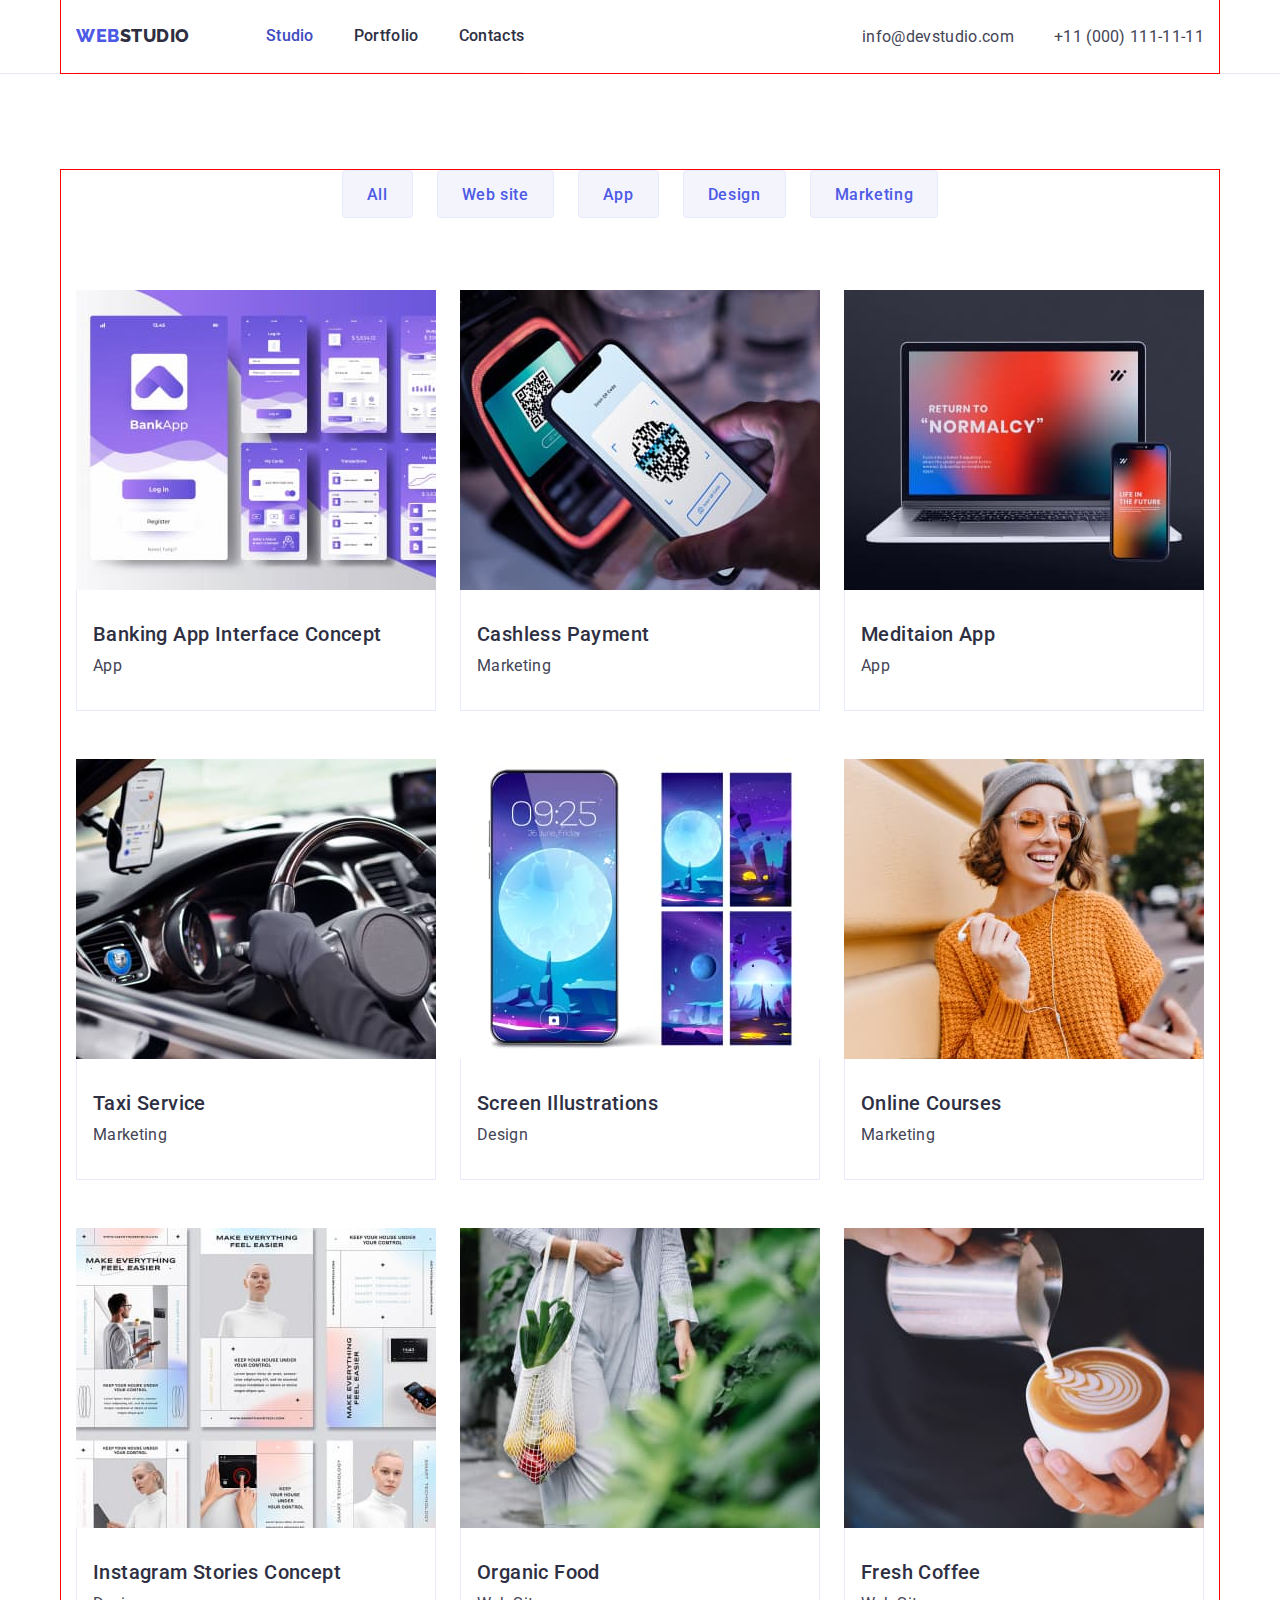
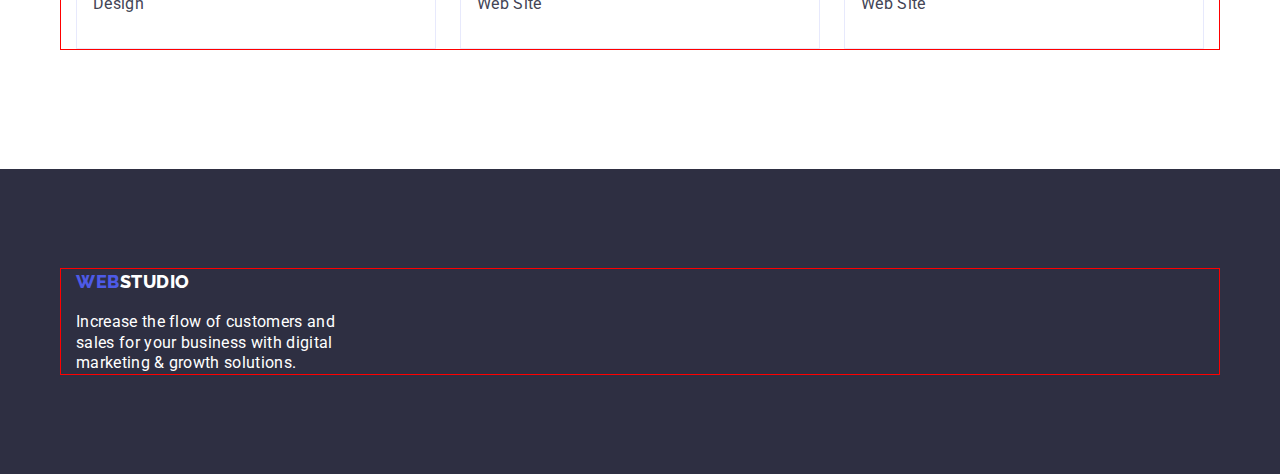
==== portfolio.html @ 41cbbaff "Work before" ====
<!DOCTYPE html>
<html lang="en">

<head>
    <meta charset="UTF-8">
    <meta http-equiv="X-UA-Compatible" content="IE=edge">
    <meta name="viewport" content="width=device-width, initial-scale=1.0">
    <title>Portfolio</title>
    <link rel="preconnect" href="https://fonts.googleapis.com">
    <link rel="preconnect" href="https://fonts.gstatic.com" crossorigin>
    <link
        href="https://fonts.googleapis.com/css2?family=Raleway:wght@800&family=Roboto:wght@400;500;700;900&display=swap"
        rel="stylesheet">
    <link rel="stylesheet" href="https://cdn.jsdelivr.net/npm/modern-normalize@1.1.0/modern-normalize.min.css">
    <link rel="stylesheet" href="css/styles.css">
</head>

<body>
    <!-- HEADER-->
    <header class="header">
        <div class="container header_conr">
            <nav class="header_nav">
                <a href="index.html" class="header_nav_logo">WEB<span>STUDIO</span></a>
                <ul class="header_nav_list">
                    <li class="header_item"><a href="index.html" class="header_link current">Studio</a></li>
                    <li class="header_item"><a href="portfolio.html" class="header_link">Portfolio</a></li>
                    <li class="header_item"><a href="#" class="header_link">Contacts</a></li>
                </ul>
            </nav>
            <address class="header_address">
                <ul class="address">
                    <li class="address_mail">
                        <a class="address_item" href="mailto:info@devstudio.com">info@devstudio.com</a>
                    </li>
                    <li class="address_tel">
                        <a class="address_item" href="tel:+11(000)1111111">+11 (000) 111-11-11</a>
                    </li>
                </ul>
            </address>
        </div>
    </header>
    <!-- /HEADER-->

    <main>
        <!--main-->
        <!-- Секція -->
        <section class="portfolio">
            <div class="container">
                <h1 class="visually_hidden">Portfolio</h1>
                <ul class="main_buttons">
                    <li><button type="button" class="main_buttons_btn">All</button></li>
                    <li><button type="button" class="main_buttons_btn">Web site</button></li>
                    <li><button type="button" class="main_buttons_btn">App</button></li>
                    <li><button type="button" class="main_buttons_btn">Design</button></li>
                    <li><button type="button" class="main_buttons_btn">Marketing</button></li>
                </ul>

                <ul class="section_row_works">
                    <li class="section_row_item">
                        <a href="#">
                            <img src="./static-portfolio/img/BankApp.jpg" alt="Картинка Bank App" width="360"
                                height="300">
                            <div class="section_row_item_text">
                                <h2 class="section_row_header">Banking App Interface Concept</h2>
                                <p class="section_row_text">App</p>
                            </div>
                        </a>
                    </li>
                    <li class="section_row_item">
                        <a href="#">
                            <img src="./static-portfolio/img/QR.jpg" alt="Картинка Bank App" width="360" height="300">
                            <div class="section_row_item_text">
                                <h2 class="section_row_header">Cashless Payment</h2>
                                <p class="section_row_text">Marketing</p>
                            </div>
                        </a>
                    </li>
                    <li class="section_row_item">
                        <a href="#">
                            <img src="./static-portfolio/img/Monitor.jpg" alt="Картинка Bank App" width="360"
                                height="300">
                            <div class="section_row_item_text">
                                <h2 class="section_row_header">Meditaion App</h2>
                                <p class="section_row_text">App</p>
                            </div>
                        </a>
                    </li>

                    <li class="section_row_item">
                        <a href="#">
                            <img src="./static-portfolio/img/taxiservice.jpg" alt="Картинка Bank App" width="360"
                                height="300">
                            <div class="section_row_item_text">
                                <h2 class="section_row_header">Taxi Service</h2>
                                <p class="section_row_text">Marketing</p>
                            </div>
                        </a>
                    </li>
                    <li class="section_row_item">
                        <a href="#">
                            <img src="./static-portfolio/img/screen.jpg" alt="Картинка Bank App" width="360"
                                height="300">
                            <div class="section_row_item_text">
                                <h2 class="section_row_header">Screen Illustrations</h2>
                                <p class="section_row_text">Design</p>
                            </div>
                        </a>
                    </li>
                    <li class="section_row_item">
                        <a href="#">
                            <img src="./static-portfolio/img/online.jpg" alt="Картинка Bank App" width="360"
                                height="300">
                            <div class="section_row_item_text">
                                <h2 class="section_row_header">Online Courses</h2>
                                <p class="section_row_text">Marketing</p>
                            </div>
                        </a>
                    </li>

                    <li class="section_row_item">
                        <a href="#">
                            <img src="./static-portfolio/img/InstaStories.jpg" alt="Картинка Bank App" width="360"
                                height="300">
                            <div class="section_row_item_text">
                                <h2 class="section_row_header">Instagram Stories Concept</h2>
                                <p class="section_row_text">Design</p>
                            </div>
                        </a>
                    </li>
                    <li class="section_row_item">
                        <a href="#">
                            <img src="./static-portfolio/img/OraganicFood.jpg" alt="Картинка Bank App" width="360"
                                height="300">
                            <div class="section_row_item_text">
                                <h2 class="section_row_header">Organic Food</h2>
                                <p class="section_row_text">Web Site</p>
                            </div>
                        </a>
                    </li>
                    <li class="section_row_item">
                        <a href="#">
                            <img src="./static-portfolio/img/Coffee.jpg" alt="Картинка Bank App" width="360"
                                height="300">
                            <div class="section_row_item_text">
                                <h2 class="section_row_header">Fresh Coffee</h2>
                                <p class="section_row_text">Web Site</p>
                            </div>
                        </a>
                    </li>
                </ul>
            </div>
        </section>
        <!-- /Секція -->
    </main>

    <!-- Footer -->
    <footer class="footer">
        <div class="container">
            <a class="footer_logo" href="">WEB<span>STUDIO</span></a>
            <p class="logo_text">
                Increase the flow of customers and sales for your business with
                digital marketing & growth solutions.
            </p>
        </div>
    </footer>
    <!-- /Footer -->
</body>

</html>
---- css/styles.css ----
/* index */

h1,
h2,
h3,
h4,
h5,
h6,
p {
	margin: 0;
}

ul,
ol {
	margin: 0;
	padding: 0;
}

.list {
	list-style: none;
}

img {
	display: block;
}

:root {
	--main-light-color: #ffffff;
	--accent-color: #2196f3;
	--secondary-accent-color: #188ce8;
	--main-font-color: #757575;
	--logo-color: #000000;
	--border-bg-color: #2f303a;
	--section-team-bg-color: #f5f3fa;
	--syniy: #4d5ae5;
	--grey: #2e2f42;
	--grey-syniy: #404bbf;
	--purple: #434455;
	--cloud: #f4f4fd;
	--white: #ffffff;
	--basic-margin: 24px;
}

/*Global styles*/
body {
	color: var(--main-font-color);
	background-color: var(--main-light-color);
	font-family: "Roboto", sans-serif;
	font-weight: 400;
	font-size: 16px;
	line-height: 1.71;
	/*color: #FFFFF; */
}

.container {
	width: 100%;
	max-width: 1158px;
	margin: 0 auto;
	padding: 0 15px;
	/* Fill: Solid #F4F4FD */
	outline: 1px solid red;
}

.section_title {
	font-weight: 700;
	font-size: 36;
	line-height: 1.11;
}

.title {
	font-weight: 700;
	font-size: 14;
	line-height: 1.11;
	color: var(--grey);
}

a {
	text-decoration: none;
	color: currentcolor;
}

ul {
	list-style: none;
}

/* header */

.header {
	border-bottom: 1px solid #E7E9FC;
	
}

.header_conr {
	display: flex;
	align-items: center;
}

.header_nav {
	font-style: normal;
	font-weight: 800;
	font-size: 18px;
	line-height: 1.33;
	letter-spacing: 0.03em;
	display: flex;
	border-bottom: 1px solid var(--cloud);
	align-items: center;
}

.header_nav_logo {
	color: var(--syniy);
	font-family: "Raleway", sans-serif;
	font-size: 18px;
	font-weight: 800;
	line-height: 1.14;
	letter-spacing: 0.03em;
	padding-top: 24px;
	padding-bottom: 24px;
}

.header_nav_logo>span {
	color: var(--grey);
}

.header_item {
	font-weight: 500;
	font-size: 16px;
	line-height: 1.5;
	letter-spacing: 0.02em;
	color: var(--grey);
}

.header_item:not(:last-of-type) {
	margin-right: 40px;
}

.header_nav_list {
	display: flex;
align-items: center;
	margin-left: 76px;
}

.header_link {
	font-weight: 500;
	font-size: 16px;
	line-height: 1.5;
	letter-spacing: 0.02em;
	color: var(--grey);
	padding-top: 24px;
	padding-bottom: 24px;
	display: block;
}

.header_link:hover,
.header_link:focus,
.current {
	color: var(--grey-syniy);
}

.header_address {
	margin-left: auto;
}

.address_item {
	font-style: normal;
	font-weight: 400;
	font-size: 16px;
	line-height: 1.5;
	letter-spacing: 0.02em;
	color: var(--purple);
	padding-top: 24px;
	padding-bottom: 24px;
	display: block;
}

.address_item:hover,
.address_item:focus {
	color: var(--grey-syniy);
}

.address {
	display: flex;
	}

.address_mail {
	margin-right: 40px;
}

.address_tel {
	
}

/*Hero image*/
.hero {
	background: var(--grey);
	padding: 188px;
	text-align: center;
}


.hero_header {
	font-size: 56px;
	line-height: 1.07;
	text-align: center;
	letter-spacing: 0.02em;
	color: var(--main-light-color);
	
	width: 496px;
	margin: auto;
margin-bottom: 48px;
	
}

.hero_btn {
	cursor: pointer;
	font-family: inherit;
	font-weight: 500;
	font-size: 16px;
	line-height: 24px;
	letter-spacing: 0.04em;
	border-radius: 4px;
	border: none;
	padding: 16px 32px;
	color: var(--main-light-color);
	background: var(--syniy);
	align-items: center;
}

.hero_btn:hover,
.hero_btn:focus {
	background: var(--grey-syniy);
}

/*Advantages*/
.advan {
	padding-top: 120px;
	padding-bottom: 120px;
}

.advan_list {
	display: flex;
}

.advan_item {
	width: 264px;
}

.advan_item:not(:last-of-type) {
	margin-right: 24px;
}

.advan-header {
	font-weight: 500;
	font-size: 20px;
	line-height: 1.2;
	letter-spacing: 0.02em;
	color: var(--grey);
	padding-bottom: 8px;
}

.advan-text {
	font-size: 16px;
	line-height: 1.5;
	letter-spacing: 0.02em;
	color: var(--purple);
}

/*Examples*/
.examp {
	padding-bottom: 120px;
}

.examp_header {
	font-size: 36px;
	line-height: 1.11;
	text-align: center;
	letter-spacing: 0.02em;
	text-transform: capitalize;
	color: var(--grey);
	margin-bottom: 72px;
}

.examp_list {
	display: flex;
}

.examp_item {
	width: 360px;
}
.examp_item:not(:last-of-type) {
	margin-right: 24px;
}

/*Team*/
.team {
	background: var(--cloud);
	padding-top: 120px;
	padding-bottom: 120px;
}

.team_header {
	font-size: 36px;
	line-height: 1.11;
	text-align: center;
	letter-spacing: 0.02em;
	color: var(--grey);

}

.team_persons {
	display: flex;
	margin-top: 79px;
}

.team_list {
	background-color: var(--main-light-color);
	text-align: center;
	border-radius: 0px 0px 4px 4px;
	width: 264px;
}

.team_list:not(:last-child) {
	margin-right: 24px;
}

.team_list_name {
	padding: 32px 16px;
}

.team_header_person {
	font-weight: 500;
	font-size: 20px;
	line-height: 1.2;
	letter-spacing: 0.02em;
	color: var(--grey);
	margin-bottom: 8px;
}

.team_text {
	font-size: 16px;
	line-height: 1.5;
	letter-spacing: 0.02em;
	color: var(--purple);
}

/* Footer */


.footer_logo {
	color: var(--syniy);
	font-family: "Raleway", sans-serif;
	font-weight: 800;
	font-size: 18px;
	line-height: 1.14;
	letter-spacing: 0.03em;
}

.footer_logo>span {
	color: var(--main-light-color);
}

.logo_text {
	color: var(--main-light-color);
	font-family: inherit;
	line-height: 1.28;
	letter-spacing: 0.02em;
	width: 264px;
	margin-top: 16px;
}

/* portfolio */

/* header */


/* main */
/*Секція*/

.portfolio {
	padding-top: 96px;
	padding-bottom: 120px;
}
.visually_hidden {
	position: absolute;
	top: -150%;
	z-index: -100;
	width: 0;
	height: 0;
	opacity: 0;
	visibility: hidden;
	user-select: none;
	pointer-events: none;
	cursor: none;
	margin: 0;
	padding: 0;
	overflow: hidden;
	border: none;
	outline: none;
	white-space: nowrap;
}

.main_buttons {
	display: flex;
	justify-content: center;
	gap: 24px;
	margin-bottom: 72px;
}

.main_buttons_btn {
	cursor: pointer;
	background-color: var(--cloud);
	font-weight: 500;
	font-size: 16px;
	line-height: 1.5;
	letter-spacing: 0.04em;
	font-family: inherit;
	border-radius: 4px;
	border: none;
	height: 48px;
	padding: 12px 24px 12px 24px;
	color: var(--syniy);
	border: 1px solid #E7E9FC;
	border-radius: 4px;
}

.main_buttons_btn:hover,
.main_buttons_btn:focus {
	background: var(--grey-syniy);
	color: var(--main-light-color);
	border-color: transparent;
}

.section_row_works {
	display: flex;
	flex-wrap: wrap;
	/* Set gap between rows and columns */
	gap: 48px 24px;
	padding: 0;
}

.section_row_item {
	/*  Set the width of the elements  */
	flex-basis: calc((100% - 48px) / 3);
	}

.img {
	display: block;
	max-width: 100%;
	height: auto;
}

.section_row_item:nth-last-child(-n+3) {
	margin-bottom: 0;
}

.section_row_item_text {
	border: 1px solid #E7E9FC;
	border-top: none;
	padding: 32px 16px;
}

.section_row_header {
	font-family: inherit;
	font-weight: 500;
	font-size: 20px;
	line-height: 1.2;
	letter-spacing: 0.02em;
	color: var(--grey);
	margin-bottom: 8px;
}

.section_row_text {
	font-family: inherit;
	font-size: 16px;
	line-height: 1.5;
	letter-spacing: 0.02em;
	color: var(--purple);
}


/* Site nav */
footer {
	background-color: var(--grey);
	padding: 100px 0;
}


/* Footer */
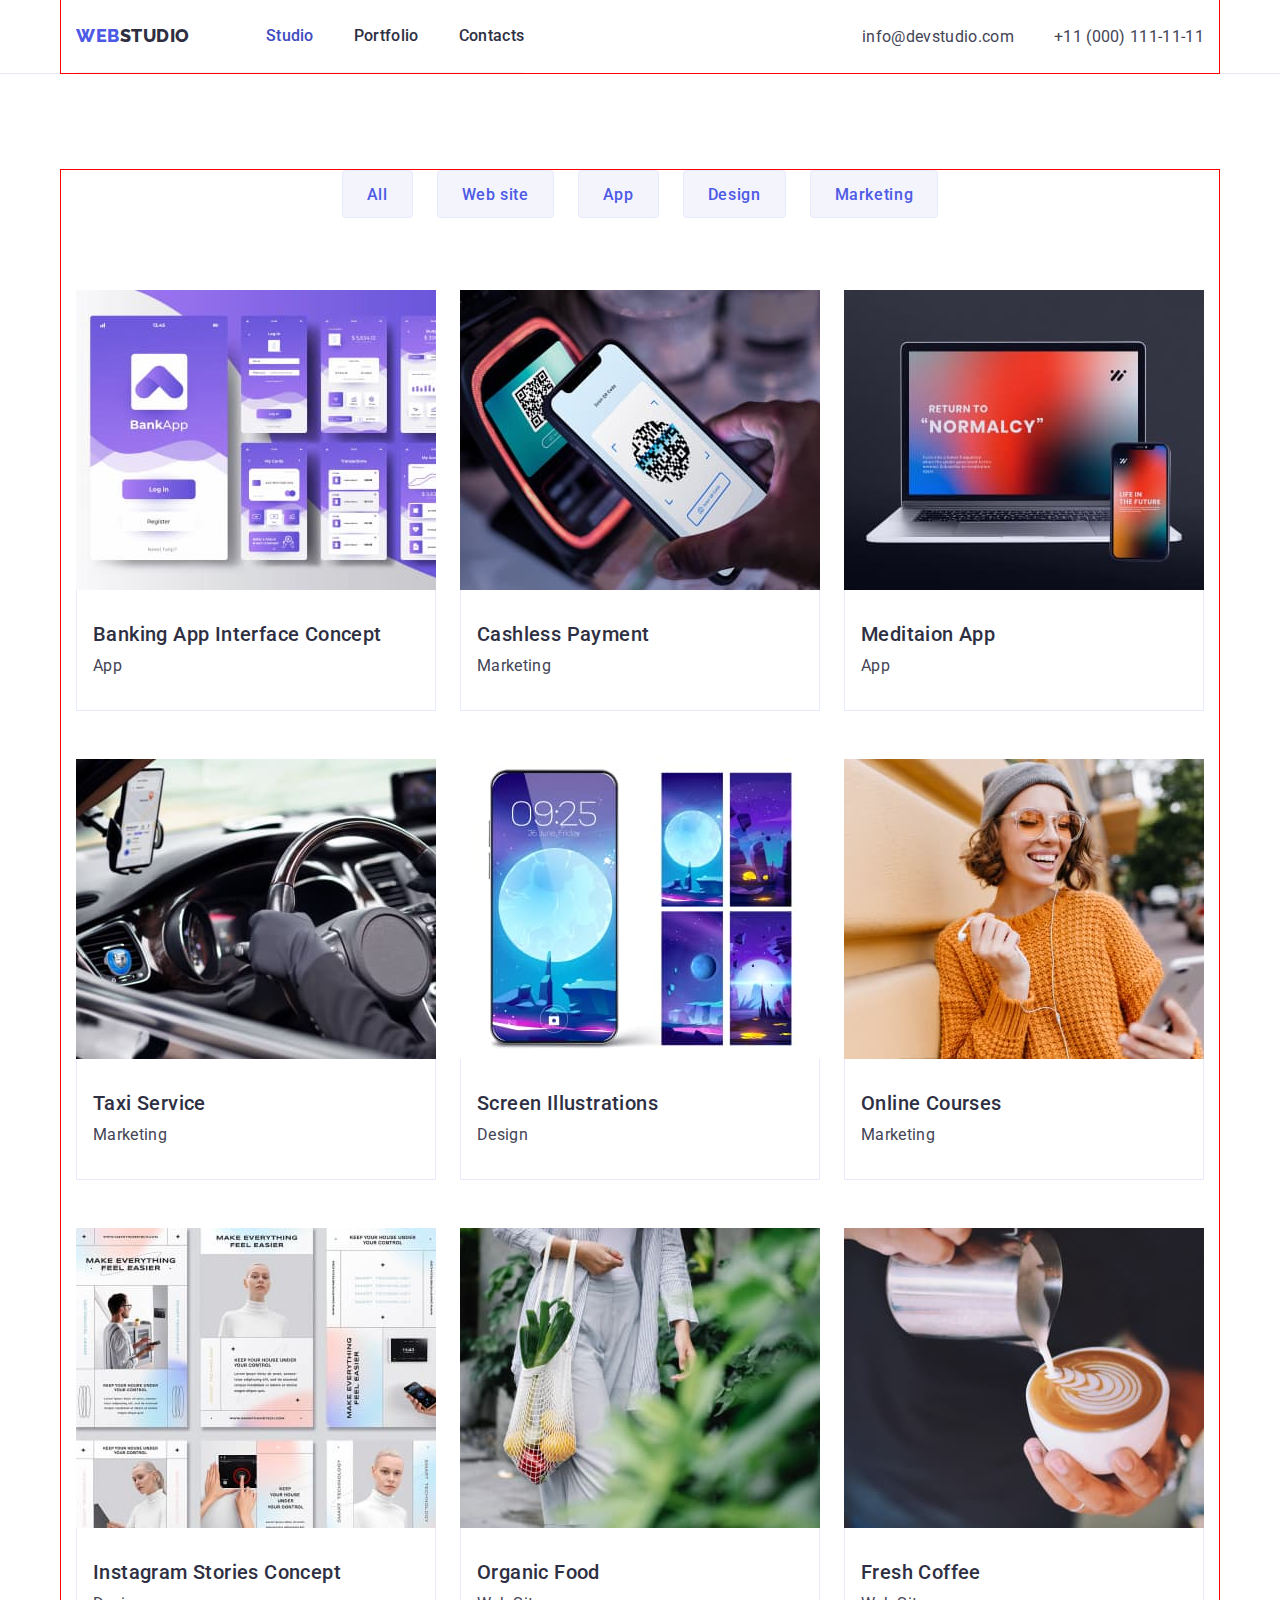
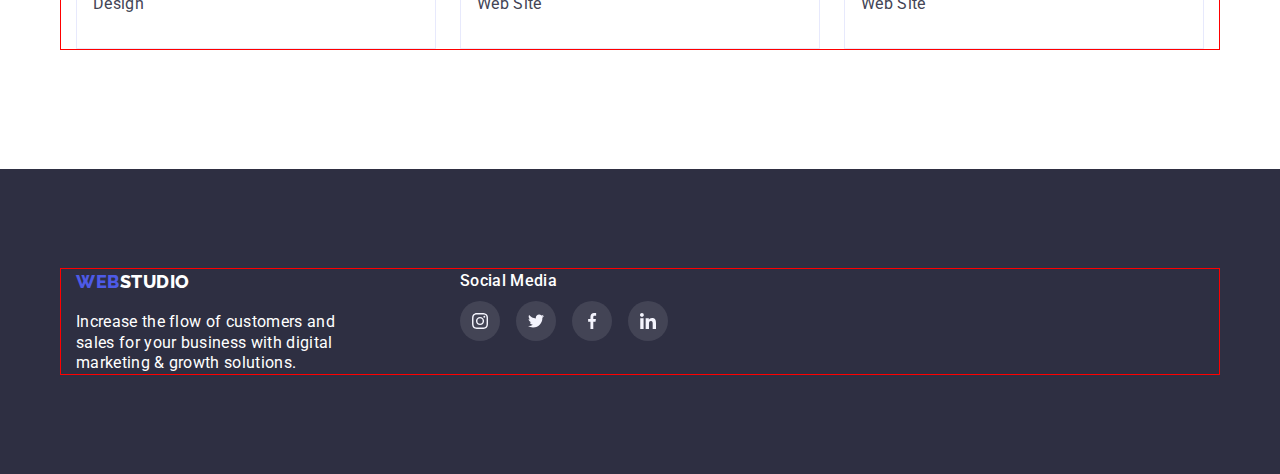
==== commit 5ef73ea5: "updated" ====
--- a/portfolio.html
+++ b/portfolio.html
@@ -154,16 +154,57 @@
     </main>
 
     <!-- Footer -->
-    <footer class="footer">
-        <div class="container">
-            <a class="footer_logo" href="">WEB<span>STUDIO</span></a>
-            <p class="logo_text">
-                Increase the flow of customers and sales for your business with
-                digital marketing & growth solutions.
-            </p>
+    <footer>
+        <div class="containter_foot">
+            <div class="container footer">
+                <div class="footer_left">
+                    <a class="footer_logo" href="">WEB<span>STUDIO</span></a>
+                    <p class="logo_text">
+                        Increase the flow of customers and sales for your business with
+                        digital marketing & growth solutions.
+                    </p>
+                </div>
+                <div class="footer_right">
+                    <h3 class="footer_media">Social Media</h3>
+                    <ul class="footer_social_list">
+                        <li class="footer_socil_item">
+                            <a class="footer_link_back" href="">
+                                <svg class="footer_link_sign" width="16" height="16">
+                                    <use href="./images/symbol-defs_1.svg#instagram">
+                                    </use>
+                                </svg>
+                            </a>
+                        </li>
+                        <li class="footer_socil_item">
+                            <a class="footer_link_back" href="">
+                                <svg class="footer_link_sign" width="16" height="16">
+                                    <use href="./images/symbol-defs_1.svg#twitter">
+                                    </use>
+                                </svg>
+                            </a>
+                        </li>
+                        <li class="footer_socil_item">
+                            <a class="footer_link_back" href="">
+                                <svg class="footer_link_sign" width="16" height="16">
+                                    <use href="./images/symbol-defs_1.svg#facebook">
+                                    </use>
+                                </svg>
+                            </a>
+                        </li>
+                        <li class="footer_socil_item">
+                            <a class="footer_link_back" href="">
+                                <svg class="footer_link_sign" width="16" height="16">
+                                    <use href="./images/symbol-defs_1.svg#linkedin">
+                                    </use>
+                                </svg>
+                            </a>
+                        </li>
+                    </ul>
+                </div>
+            </div>
         </div>
     </footer>
-    <!-- /Footer -->
+    <!-- /Footer-->
 </body>
 
 </html>--- a/css/styles.css
+++ b/css/styles.css
@@ -39,7 +39,13 @@
 	--cloud: #f4f4fd;
 	--white: #ffffff;
 	--basic-margin: 24px;
-}
+	--light-slate: 8E8F99;
+}
+
+
+
+
+
 
 /*Global styles*/
 body {
@@ -61,11 +67,7 @@
 	outline: 1px solid red;
 }
 
-.section_title {
-	font-weight: 700;
-	font-size: 36;
-	line-height: 1.11;
-}
+/*---------------------------------------------------------*/
 
 .title {
 	font-weight: 700;
@@ -87,7 +89,7 @@
 
 .header {
 	border-bottom: 1px solid #E7E9FC;
-	
+
 }
 
 .header_conr {
@@ -135,7 +137,7 @@
 
 .header_nav_list {
 	display: flex;
-align-items: center;
+	align-items: center;
 	margin-left: 76px;
 }
 
@@ -179,21 +181,25 @@
 
 .address {
 	display: flex;
-	}
+}
 
 .address_mail {
 	margin-right: 40px;
 }
 
-.address_tel {
-	
-}
+.address_tel {}
 
 /*Hero image*/
 .hero {
 	background: var(--grey);
 	padding: 188px;
 	text-align: center;
+	background-image: linear-gradient(rgba(46, 47, 66, 0.7),
+			rgba(46, 47, 66, 0.7)),
+		url("../images/people-office.png");
+	background-size: cover;
+	background-repeat: no-repeat;
+	background-position: center center;
 }
 
 
@@ -203,11 +209,10 @@
 	text-align: center;
 	letter-spacing: 0.02em;
 	color: var(--main-light-color);
-	
 	width: 496px;
 	margin: auto;
-margin-bottom: 48px;
-	
+	margin-bottom: 48px;
+
 }
 
 .hero_btn {
@@ -242,6 +247,7 @@
 
 .advan_item {
 	width: 264px;
+
 }
 
 .advan_item:not(:last-of-type) {
@@ -263,6 +269,28 @@
 	letter-spacing: 0.02em;
 	color: var(--purple);
 }
+
+
+/*---------------------Perevagy-ДЗ-4------------------*/
+.advan_item_perevagy {
+	display: flex;
+	background-color: var(--cloud);
+	width: 264px;
+	height: 112px;
+}
+
+.advan_icon {
+	width: 64px;
+	height: 64px;
+	margin: auto;
+}
+
+/*---------------------Perevagy-ДЗ-4-----------------*/
+
+
+
+
+
 
 /*Examples*/
 .examp {
@@ -286,6 +314,7 @@
 .examp_item {
 	width: 360px;
 }
+
 .examp_item:not(:last-of-type) {
 	margin-right: 24px;
 }
@@ -342,7 +371,113 @@
 	color: var(--purple);
 }
 
-/* Footer */
+/*-----------------Section Team Link ДЗ-4-----------------------------*/
+.team_socials {
+	display: flex;
+	justify-content: center;
+	gap: 24px;
+	margin-bottom: 32px;
+}
+
+.team_social {
+	width: 40px;
+	height: 40px;
+}
+
+.team_link {
+	display: flex;
+	justify-content: center;
+	align-items: center;
+	width: 40px;
+	height: 40px;
+	border-radius: 50%;
+	background-color: var(--syniy);
+}
+
+.icon_team_social {
+	width: 16px;
+	height: 16px;
+	
+}
+
+/*-----------------/Section Team Link ДЗ-4-----------------------------*/
+
+
+
+
+
+
+/*-------------Section Customers--ДЗ-4------------------------*/
+
+.social_media_item {
+	align-items: center;
+}
+
+.clients_title {
+	font-weight: 700;
+	line-height: 1.11;
+	text-align: center;
+	letter-spacing: 0.02em;
+	text-transform: capitalize;
+	color: var(--grey);
+	box-sizing: border-box;
+	margin-bottom: 72px;
+}
+
+.clients_list {
+	display: flex;
+	justify-content: center;
+	gap: 24px;
+	padding-bottom: 120px;
+}
+
+.clients_item {
+	width: 168px;
+	height: 88px;
+	border-radius: 4px;
+}
+
+.clients_link {
+	display: flex;
+	align-items: center;
+	justify-content: center;
+	width: 100%;
+	height: 100%;
+	border: 1px solid #8E8F99;
+}
+
+
+.clients_link:hover, 
+.clients_link:focus {
+	color: var(--grey-syniy);
+	border: 1px solid var(--grey-syniy);
+	border-radius: 4px;
+}
+
+/*
+.clients_link:hover .clients_icon,
+.clients_link:focus .clients_icon {
+	fill: var(--grey-syniy);
+}*/
+
+.clients_icon {
+	fill: currentColor;
+}
+
+
+
+
+/*.clients_link:is(:hover, :focus) {
+	border: 1px solid var(--grey-syniy);
+	border-radius: 4px;
+}*/
+
+/*
+a { color: grey; border: 1px solid grey;}
+     a:hover, a:focus { color: violet; border: 1px solid violet;}
+     icon {fill: currentColor; }*/
+
+/*---------------------------Footer--------------------- */
 
 
 .footer_logo {
@@ -367,6 +502,63 @@
 	margin-top: 16px;
 }
 
+/*--------------------------Footer_right-ДЗ-4------------------------*/
+
+.containter_foot {
+	display: flex;
+
+}
+
+.footer_media {
+	font-weight: 500;
+	font-size: 16px;
+	line-height: 1.5;
+	letter-spacing: 0.02em;
+	color: #FFFFFF;
+	height: 16px;
+	margin-bottom: 16px;
+}
+
+.footer_right {
+	width: 208px;
+	height: 80px;
+	padding-left: 120px;
+}
+
+.footer_social_list {
+	display: flex;
+	justify-content: center;
+	gap: 16px;
+	justify-content: left;
+}
+
+.footer_socil_item {
+	width: 40px;
+	height: 40px;
+}
+
+.footer_link_back {
+	display: flex;
+	justify-content: center;
+	align-items: center;
+	width: 100%;
+	height: 100%;
+	border-radius: 50%;
+	background-color: #434455;
+}
+
+.footer_link_back:hover {
+	background-color: #31D0AA;
+}
+
+.footer_link_sign {
+	width: 16px;
+	height: 16px;
+}
+
+/*--------------------------/Footer_right-ДЗ-4------------------------*/
+
+
 /* portfolio */
 
 /* header */
@@ -379,6 +571,7 @@
 	padding-top: 96px;
 	padding-bottom: 120px;
 }
+
 .visually_hidden {
 	position: absolute;
 	top: -150%;
@@ -440,7 +633,7 @@
 .section_row_item {
 	/*  Set the width of the elements  */
 	flex-basis: calc((100% - 48px) / 3);
-	}
+}
 
 .img {
 	display: block;
@@ -483,5 +676,15 @@
 	padding: 100px 0;
 }
 
+.footer {
+	display: flex;
+}
+
+.footer_right {
+	flex: 2;
+}
+
+
+
 
 /* Footer */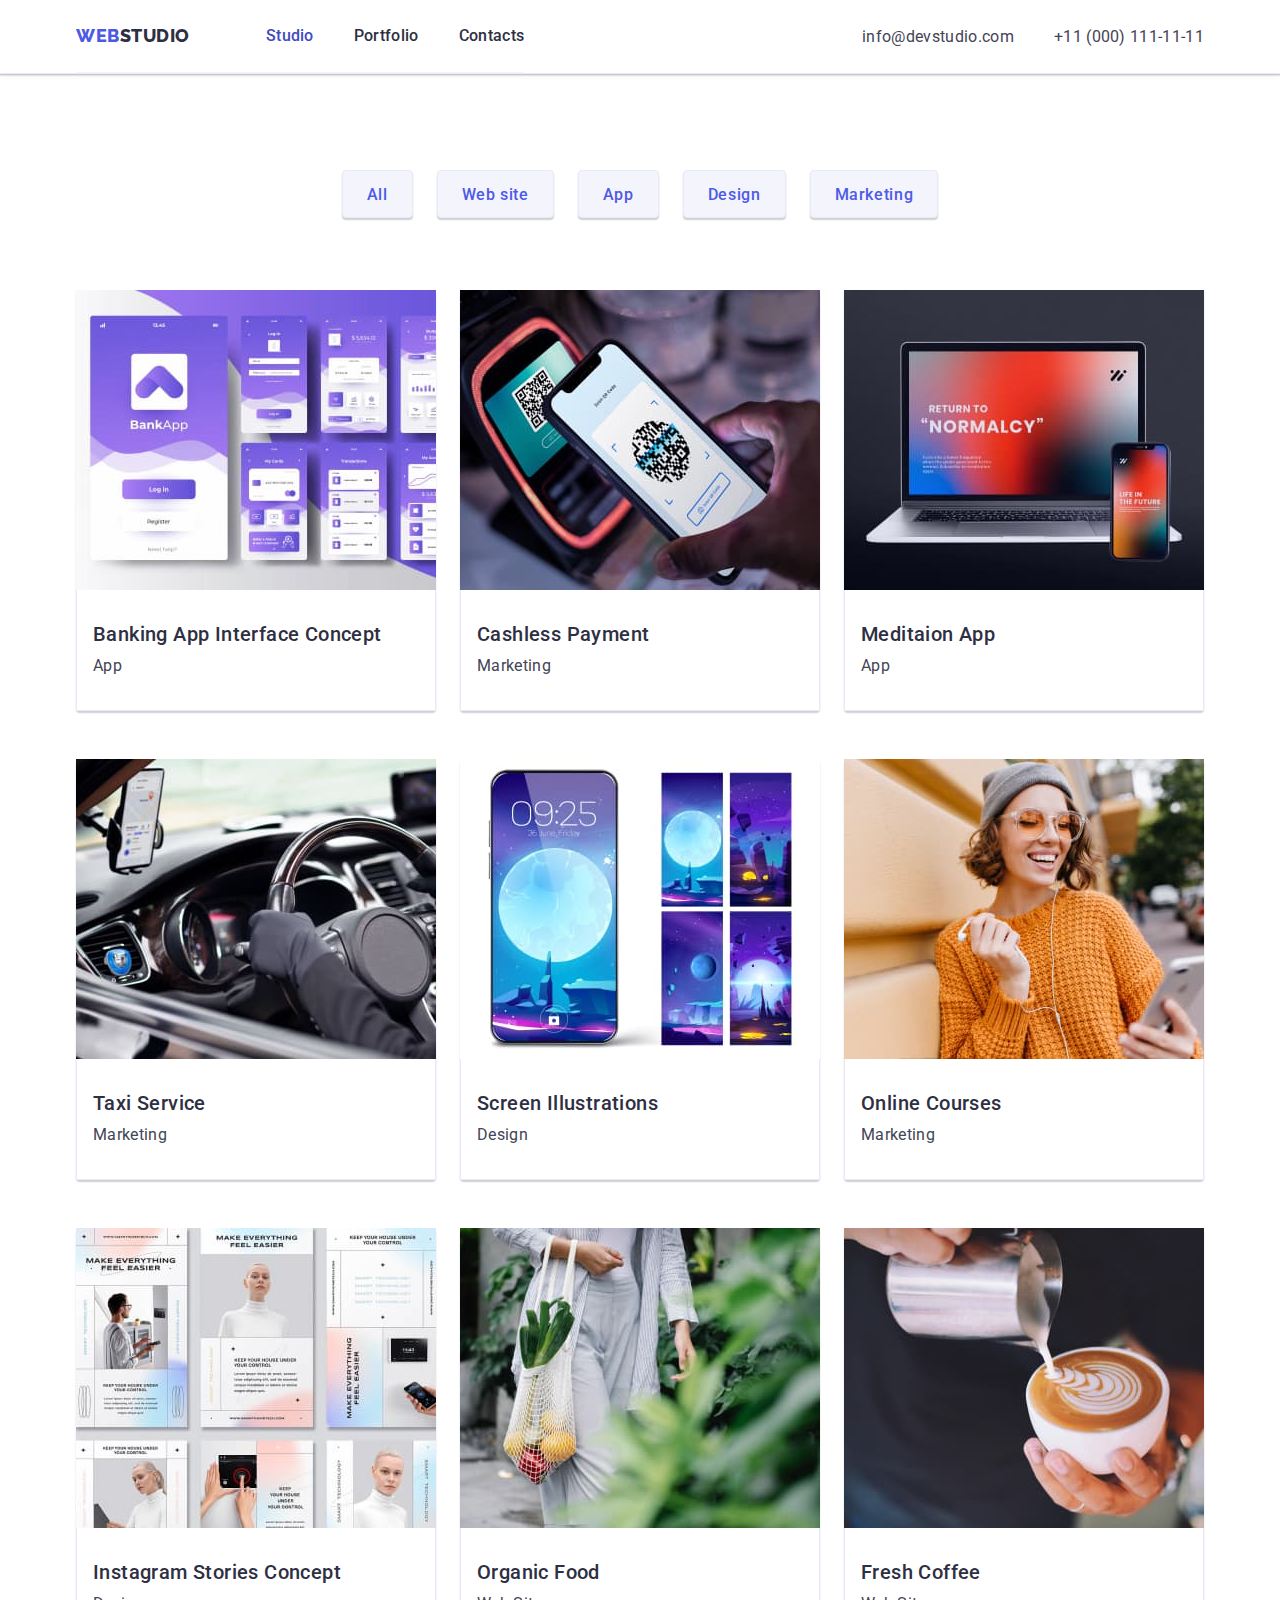
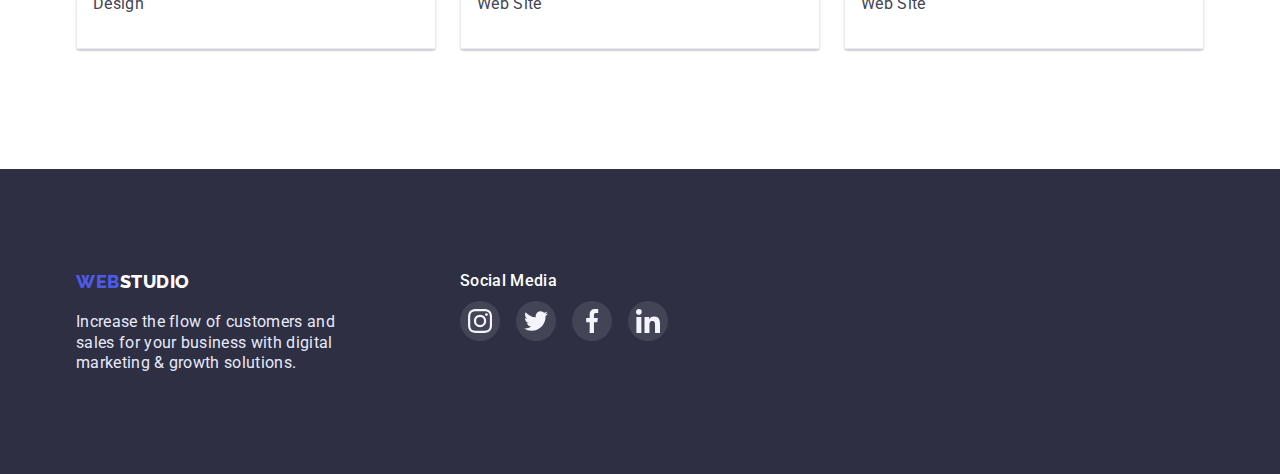
==== commit f7189a95: "made corrections" ====
--- a/portfolio.html
+++ b/portfolio.html
@@ -57,7 +57,7 @@
 
                 <ul class="section_row_works">
                     <li class="section_row_item">
-                        <a href="#">
+                        <a class="row_item" href="#">
                             <img src="./static-portfolio/img/BankApp.jpg" alt="Картинка Bank App" width="360"
                                 height="300">
                             <div class="section_row_item_text">
@@ -65,9 +65,10 @@
                                 <p class="section_row_text">App</p>
                             </div>
                         </a>
-                    </li>
-                    <li class="section_row_item">
-                        <a href="#">
+
+                    </li>
+                    <li class="section_row_item">
+                        <a class="row_item" href="#">
                             <img src="./static-portfolio/img/QR.jpg" alt="Картинка Bank App" width="360" height="300">
                             <div class="section_row_item_text">
                                 <h2 class="section_row_header">Cashless Payment</h2>
@@ -76,7 +77,7 @@
                         </a>
                     </li>
                     <li class="section_row_item">
-                        <a href="#">
+                        <a class="row_item" href="#">
                             <img src="./static-portfolio/img/Monitor.jpg" alt="Картинка Bank App" width="360"
                                 height="300">
                             <div class="section_row_item_text">
@@ -87,7 +88,7 @@
                     </li>
 
                     <li class="section_row_item">
-                        <a href="#">
+                        <a class="row_item" href="#">
                             <img src="./static-portfolio/img/taxiservice.jpg" alt="Картинка Bank App" width="360"
                                 height="300">
                             <div class="section_row_item_text">
@@ -97,7 +98,7 @@
                         </a>
                     </li>
                     <li class="section_row_item">
-                        <a href="#">
+                        <a class="row_item" href="#">
                             <img src="./static-portfolio/img/screen.jpg" alt="Картинка Bank App" width="360"
                                 height="300">
                             <div class="section_row_item_text">
@@ -107,7 +108,7 @@
                         </a>
                     </li>
                     <li class="section_row_item">
-                        <a href="#">
+                        <a class="row_item" href="#">
                             <img src="./static-portfolio/img/online.jpg" alt="Картинка Bank App" width="360"
                                 height="300">
                             <div class="section_row_item_text">
@@ -118,7 +119,7 @@
                     </li>
 
                     <li class="section_row_item">
-                        <a href="#">
+                        <a class="row_item" href="#">
                             <img src="./static-portfolio/img/InstaStories.jpg" alt="Картинка Bank App" width="360"
                                 height="300">
                             <div class="section_row_item_text">
@@ -128,7 +129,7 @@
                         </a>
                     </li>
                     <li class="section_row_item">
-                        <a href="#">
+                        <a class="row_item" href="#">
                             <img src="./static-portfolio/img/OraganicFood.jpg" alt="Картинка Bank App" width="360"
                                 height="300">
                             <div class="section_row_item_text">
@@ -138,7 +139,7 @@
                         </a>
                     </li>
                     <li class="section_row_item">
-                        <a href="#">
+                        <a class="row_item" href="#">
                             <img src="./static-portfolio/img/Coffee.jpg" alt="Картинка Bank App" width="360"
                                 height="300">
                             <div class="section_row_item_text">
--- a/css/styles.css
+++ b/css/styles.css
@@ -39,7 +39,8 @@
 	--cloud: #f4f4fd;
 	--white: #ffffff;
 	--basic-margin: 24px;
-	--light-slate: 8E8F99;
+	--light-slate: #8E8F99;
+	--cornflower: #E7E9FC;
 }
 
 
@@ -64,7 +65,7 @@
 	margin: 0 auto;
 	padding: 0 15px;
 	/* Fill: Solid #F4F4FD */
-	outline: 1px solid red;
+
 }
 
 /*---------------------------------------------------------*/
@@ -89,6 +90,12 @@
 
 .header {
 	border-bottom: 1px solid #E7E9FC;
+}
+
+.header {
+	background: #FFFFFF;
+	border-bottom: 1px solid #E7E9FC;
+	box-shadow: 0px 2px 1px rgba(46, 47, 66, 0.08), 0px 1px 1px rgba(46, 47, 66, 0.16), 0px 1px 6px rgba(46, 47, 66, 0.08);
 
 }
 
@@ -192,14 +199,18 @@
 /*Hero image*/
 .hero {
 	background: var(--grey);
-	padding: 188px;
+	padding: 188px 0;
+	max-width: 1440px;
+	margin-left: auto;
+	margin-right: auto;
 	text-align: center;
 	background-image: linear-gradient(rgba(46, 47, 66, 0.7),
 			rgba(46, 47, 66, 0.7)),
-		url("../images/people-office.png");
+		url("../images/people-office\ 1.jpg");
 	background-size: cover;
 	background-repeat: no-repeat;
-	background-position: center center;
+	background-position: center;
+	background-size: cover;
 }
 
 
@@ -228,12 +239,16 @@
 	color: var(--main-light-color);
 	background: var(--syniy);
 	align-items: center;
+	box-shadow: 0px 4px 4px rgba(0, 0, 0, 0.15);
+	border-radius: 4px;
 }
 
 .hero_btn:hover,
 .hero_btn:focus {
 	background: var(--grey-syniy);
 }
+
+
 
 /*Advantages*/
 .advan {
@@ -260,7 +275,7 @@
 	line-height: 1.2;
 	letter-spacing: 0.02em;
 	color: var(--grey);
-	padding-bottom: 8px;
+	margin-bottom: 8px;
 }
 
 .advan-text {
@@ -277,12 +292,16 @@
 	background-color: var(--cloud);
 	width: 264px;
 	height: 112px;
+	margin-bottom: 8px;
+	border-radius: 4px;
+	align-items: center;
+	justify-content: center;
 }
 
 .advan_icon {
 	width: 64px;
 	height: 64px;
-	margin: auto;
+
 }
 
 /*---------------------Perevagy-ДЗ-4-----------------*/
@@ -369,6 +388,7 @@
 	line-height: 1.5;
 	letter-spacing: 0.02em;
 	color: var(--purple);
+	margin-bottom: 8px;
 }
 
 /*-----------------Section Team Link ДЗ-4-----------------------------*/
@@ -376,7 +396,6 @@
 	display: flex;
 	justify-content: center;
 	gap: 24px;
-	margin-bottom: 32px;
 }
 
 .team_social {
@@ -388,16 +407,28 @@
 	display: flex;
 	justify-content: center;
 	align-items: center;
-	width: 40px;
-	height: 40px;
+	width: 100%;
+	height: 100%;
 	border-radius: 50%;
 	background-color: var(--syniy);
+}
+
+.team_list {
+	background-color: var(--main-light-color);
+	box-shadow: 0px 1px 6px rgba(46, 47, 66, 0.08), 0px 1px 1px rgba(46, 47, 66, 0.16), 0px 2px 1px rgba(46, 47, 66, 0.08);
+	border-radius: 0 0 4px 4px;
 }
 
 .icon_team_social {
 	width: 16px;
 	height: 16px;
-	
+}
+
+.team_link:hover,
+.team_link:focus {
+	background-color: var(--grey-syniy);
+	box-shadow: 0px 4px 4px rgba(0, 0, 0, 0.15);
+	border-radius: 50%;
 }
 
 /*-----------------/Section Team Link ДЗ-4-----------------------------*/
@@ -409,49 +440,59 @@
 
 /*-------------Section Customers--ДЗ-4------------------------*/
 
+.sections_customers {
+	padding-top: 130px;
+	padding-bottom: 103px;
+}
+
 .social_media_item {
 	align-items: center;
 }
 
 .clients_title {
+	margin-top: 0;
+	margin-bottom: 72px;
 	font-weight: 700;
+	font-size: 36px;
 	line-height: 1.11;
 	text-align: center;
 	letter-spacing: 0.02em;
-	text-transform: capitalize;
-	color: var(--grey);
-	box-sizing: border-box;
-	margin-bottom: 72px;
+	color: var(--grey);
 }
 
 .clients_list {
 	display: flex;
 	justify-content: center;
 	gap: 24px;
-	padding-bottom: 120px;
 }
 
 .clients_item {
 	width: 168px;
 	height: 88px;
-	border-radius: 4px;
+
 }
 
 .clients_link {
 	display: flex;
 	align-items: center;
 	justify-content: center;
+	border-radius: 4px;
 	width: 100%;
 	height: 100%;
-	border: 1px solid #8E8F99;
-}
-
-
-.clients_link:hover, 
+	border: 1px solid var(--light-slate);
+	fill: var(--light-slate);
+}
+
+.clients_link:hover,
 .clients_link:focus {
 	color: var(--grey-syniy);
-	border: 1px solid var(--grey-syniy);
-	border-radius: 4px;
+	fill: var(--grey-syniy);
+	border-color: var(--grey-syniy);
+
+}
+
+.clients_icon {
+	fill: currentColor;
 }
 
 /*
@@ -460,22 +501,11 @@
 	fill: var(--grey-syniy);
 }*/
 
-.clients_icon {
-	fill: currentColor;
-}
-
-
-
-
 /*.clients_link:is(:hover, :focus) {
 	border: 1px solid var(--grey-syniy);
 	border-radius: 4px;
 }*/
 
-/*
-a { color: grey; border: 1px solid grey;}
-     a:hover, a:focus { color: violet; border: 1px solid violet;}
-     icon {fill: currentColor; }*/
 
 /*---------------------------Footer--------------------- */
 
@@ -494,7 +524,7 @@
 }
 
 .logo_text {
-	color: var(--main-light-color);
+	color: var(--cornflower);
 	font-family: inherit;
 	line-height: 1.28;
 	letter-spacing: 0.02em;
@@ -520,9 +550,7 @@
 }
 
 .footer_right {
-	width: 208px;
-	height: 80px;
-	padding-left: 120px;
+	margin-left: 120px;
 }
 
 .footer_social_list {
@@ -552,8 +580,8 @@
 }
 
 .footer_link_sign {
-	width: 16px;
-	height: 16px;
+	width: 24px;
+	height: 24px;
 }
 
 /*--------------------------/Footer_right-ДЗ-4------------------------*/
@@ -596,6 +624,7 @@
 	justify-content: center;
 	gap: 24px;
 	margin-bottom: 72px;
+
 }
 
 .main_buttons_btn {
@@ -615,6 +644,11 @@
 	border-radius: 4px;
 }
 
+.main_buttons_btn {
+	box-shadow: 0px 2px 1px rgba(0, 0, 0, 0.08), 0px 2px 2px rgba(0, 0, 0, 0.12);
+	border-radius: 4px;
+}
+
 .main_buttons_btn:hover,
 .main_buttons_btn:focus {
 	background: var(--grey-syniy);
@@ -633,6 +667,13 @@
 .section_row_item {
 	/*  Set the width of the elements  */
 	flex-basis: calc((100% - 48px) / 3);
+
+}
+
+.row_item {
+	display: block;
+	box-shadow: 0px 2px 1px rgba(0, 0, 0, 0.08), 0px 2px 2px rgba(0, 0, 0, 0.12);
+	border-radius: 4px;
 }
 
 .img {
@@ -680,9 +721,7 @@
 	display: flex;
 }
 
-.footer_right {
-	flex: 2;
-}
+
 
 
 
